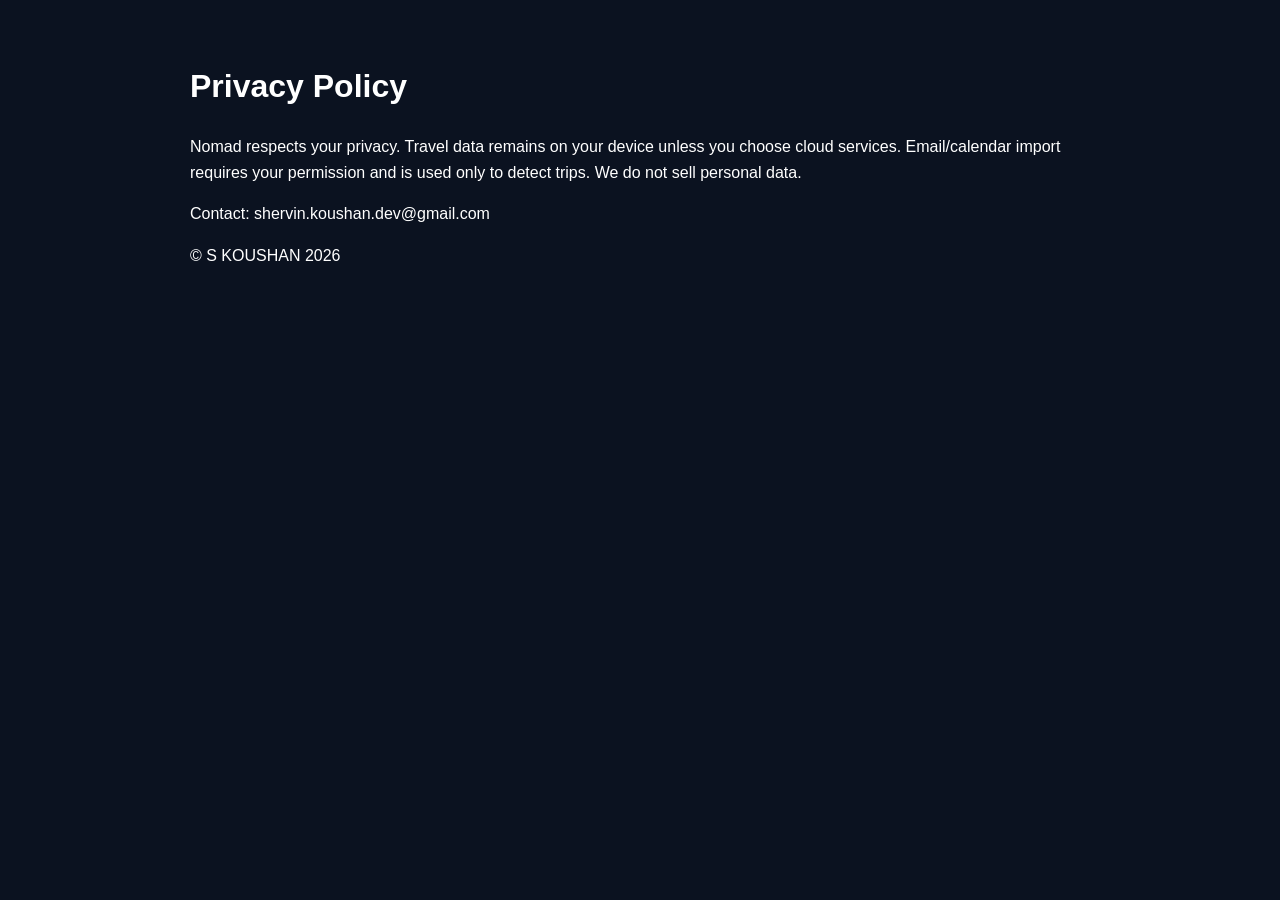
==== privacy.html @ cc327bdf "Add files via upload" ====
<!doctype html><title>Privacy</title><link rel='stylesheet' href='style.css'><h1>Privacy Policy</h1><p>Nomad respects your privacy. Travel data remains on your device unless you choose cloud services. Email/calendar import requires your permission and is used only to detect trips. We do not sell personal data.</p><p>Contact: shervin.koushan.dev@gmail.com</p><p>© S KOUSHAN 2026</p>
---- style.css ----
body{font-family:Arial,sans-serif;max-width:900px;margin:auto;padding:40px;line-height:1.6;background:#0b1220;color:#fff}a{color:#7dd3fc}header{text-align:center;padding:60px 0}section{background:#162032;padding:20px;border-radius:12px}
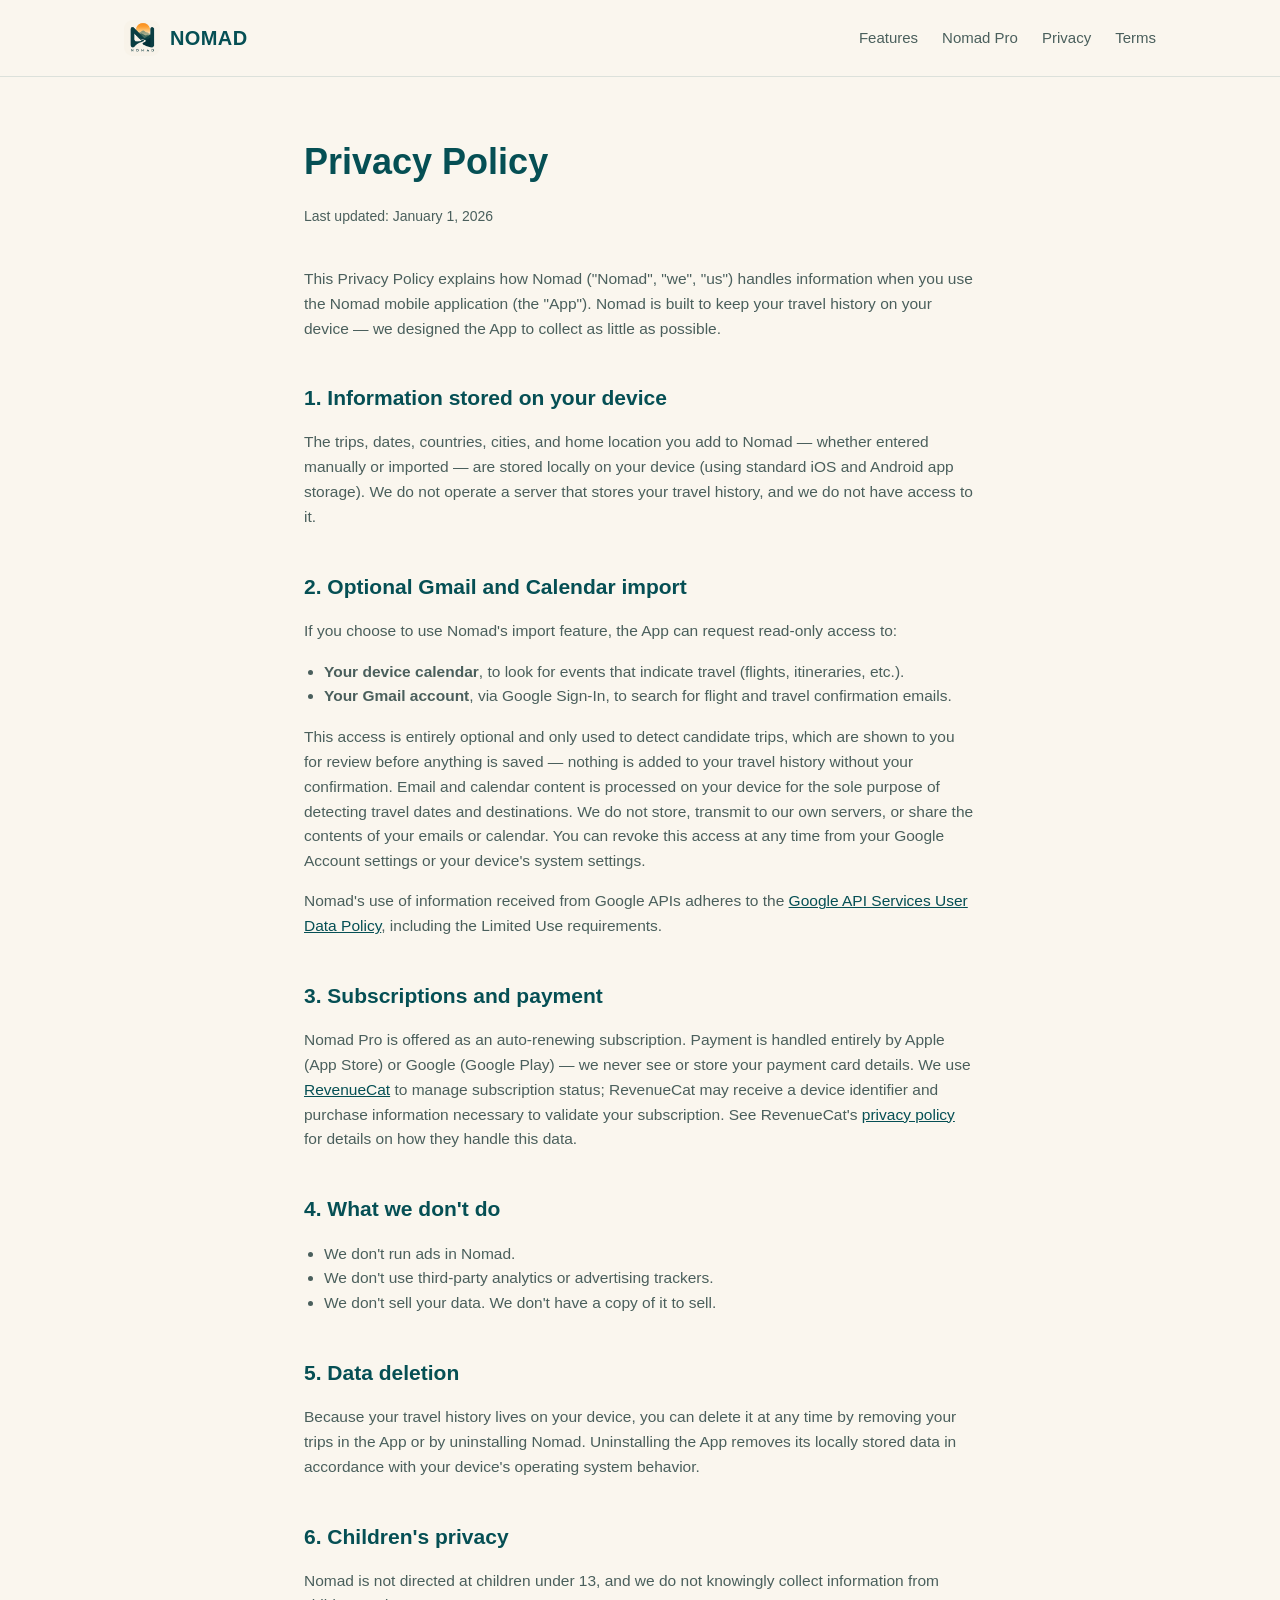
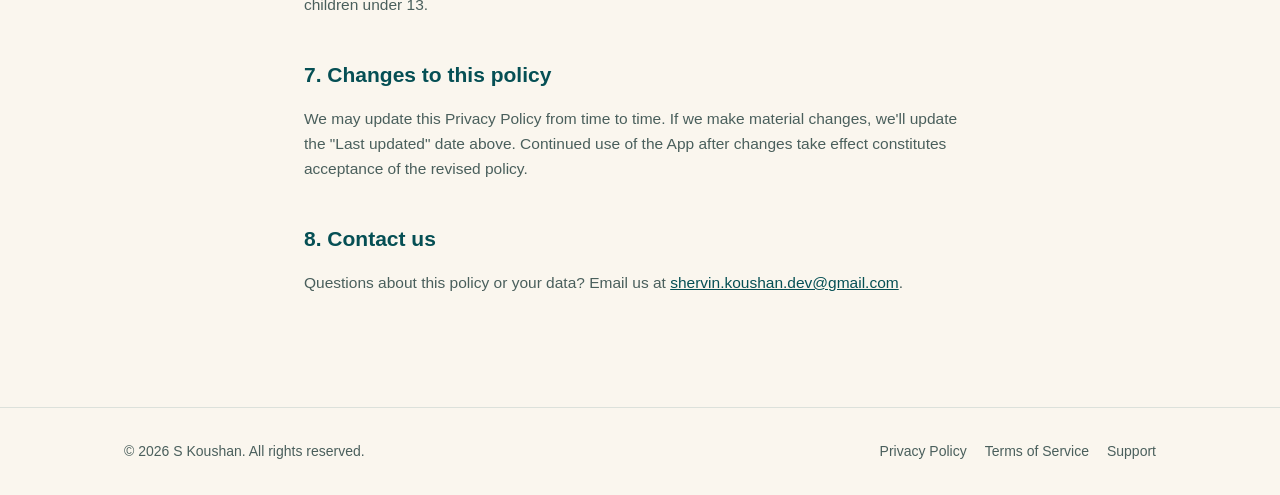
==== commit fc733605: "Add files via upload" ====
--- a/privacy.html
+++ b/privacy.html
@@ -1 +1,82 @@
-<!doctype html><title>Privacy</title><link rel='stylesheet' href='style.css'><h1>Privacy Policy</h1><p>Nomad respects your privacy. Travel data remains on your device unless you choose cloud services. Email/calendar import requires your permission and is used only to detect trips. We do not sell personal data.</p><p>Contact: shervin.koushan.dev@gmail.com</p><p>© S KOUSHAN 2026</p>+<!doctype html>
+<html lang="en">
+<head>
+  <meta charset="UTF-8" />
+  <meta name="viewport" content="width=device-width, initial-scale=1" />
+  <title>Privacy Policy — Nomad</title>
+  <link rel="icon" href="assets/logo.png" />
+  <link rel="stylesheet" href="styles.css" />
+</head>
+<body>
+
+  <header class="site-header">
+    <div class="wrap">
+      <a class="brand" href="index.html">
+        <img src="assets/logo.png" alt="Nomad logo" />
+        NOMAD
+      </a>
+      <nav class="site-nav">
+        <a href="index.html#features">Features</a>
+        <a href="index.html#pro">Nomad Pro</a>
+        <a href="privacy.html">Privacy</a>
+        <a href="terms.html">Terms</a>
+      </nav>
+    </div>
+  </header>
+
+  <section class="legal">
+    <div class="wrap">
+      <h1>Privacy Policy</h1>
+      <p class="updated">Last updated: January 1, 2026</p>
+
+      <p>This Privacy Policy explains how Nomad ("Nomad", "we", "us") handles information when you use the Nomad mobile application (the "App"). Nomad is built to keep your travel history on your device — we designed the App to collect as little as possible.</p>
+
+      <h2>1. Information stored on your device</h2>
+      <p>The trips, dates, countries, cities, and home location you add to Nomad — whether entered manually or imported — are stored locally on your device (using standard iOS and Android app storage). We do not operate a server that stores your travel history, and we do not have access to it.</p>
+
+      <h2>2. Optional Gmail and Calendar import</h2>
+      <p>If you choose to use Nomad's import feature, the App can request read-only access to:</p>
+      <ul>
+        <li><strong>Your device calendar</strong>, to look for events that indicate travel (flights, itineraries, etc.).</li>
+        <li><strong>Your Gmail account</strong>, via Google Sign-In, to search for flight and travel confirmation emails.</li>
+      </ul>
+      <p>This access is entirely optional and only used to detect candidate trips, which are shown to you for review before anything is saved — nothing is added to your travel history without your confirmation. Email and calendar content is processed on your device for the sole purpose of detecting travel dates and destinations. We do not store, transmit to our own servers, or share the contents of your emails or calendar. You can revoke this access at any time from your Google Account settings or your device's system settings.</p>
+      <p>Nomad's use of information received from Google APIs adheres to the <a href="https://developers.google.com/terms/api-services-user-data-policy" target="_blank" rel="noopener">Google API Services User Data Policy</a>, including the Limited Use requirements.</p>
+
+      <h2>3. Subscriptions and payment</h2>
+      <p>Nomad Pro is offered as an auto-renewing subscription. Payment is handled entirely by Apple (App Store) or Google (Google Play) — we never see or store your payment card details. We use <a href="https://www.revenuecat.com" target="_blank" rel="noopener">RevenueCat</a> to manage subscription status; RevenueCat may receive a device identifier and purchase information necessary to validate your subscription. See RevenueCat's <a href="https://www.revenuecat.com/privacy" target="_blank" rel="noopener">privacy policy</a> for details on how they handle this data.</p>
+
+      <h2>4. What we don't do</h2>
+      <ul>
+        <li>We don't run ads in Nomad.</li>
+        <li>We don't use third-party analytics or advertising trackers.</li>
+        <li>We don't sell your data. We don't have a copy of it to sell.</li>
+      </ul>
+
+      <h2>5. Data deletion</h2>
+      <p>Because your travel history lives on your device, you can delete it at any time by removing your trips in the App or by uninstalling Nomad. Uninstalling the App removes its locally stored data in accordance with your device's operating system behavior.</p>
+
+      <h2>6. Children's privacy</h2>
+      <p>Nomad is not directed at children under 13, and we do not knowingly collect information from children under 13.</p>
+
+      <h2>7. Changes to this policy</h2>
+      <p>We may update this Privacy Policy from time to time. If we make material changes, we'll update the "Last updated" date above. Continued use of the App after changes take effect constitutes acceptance of the revised policy.</p>
+
+      <h2>8. Contact us</h2>
+      <p>Questions about this policy or your data? Email us at <a href="mailto:shervin.koushan.dev@gmail.com">shervin.koushan.dev@gmail.com</a>.</p>
+    </div>
+  </section>
+
+  <footer class="site-footer">
+    <div class="wrap">
+      <span>© 2026 S Koushan. All rights reserved.</span>
+      <nav>
+        <a href="privacy.html">Privacy Policy</a>
+        <a href="terms.html">Terms of Service</a>
+        <a href="mailto:shervin.koushan.dev@gmail.com">Support</a>
+      </nav>
+    </div>
+  </footer>
+
+</body>
+</html>
--- a/styles.css
+++ b/styles.css
@@ -0,0 +1,384 @@
+:root {
+  --nomad-green: #054f54;
+  --nomad-green-dark: #0b2f2f;
+  --nomad-sage: #548072;
+  --nomad-sun: #ffcb80;
+  --nomad-amber: #e8873d;
+  --nomad-cream: #faf6ee;
+  --nomad-cream-dim: #f1e9d8;
+  --ink: var(--nomad-green);
+  --bg: var(--nomad-cream);
+  --surface: #ffffff;
+  --muted: #4a5f5c;
+  --border: rgba(5, 79, 84, 0.12);
+  --max-width: 1080px;
+}
+
+@media (prefers-color-scheme: dark) {
+  :root {
+    --ink: #eef3f1;
+    --bg: var(--nomad-green-dark);
+    --surface: #123a3a;
+    --muted: #b6c9c4;
+    --border: rgba(255, 255, 255, 0.1);
+    --nomad-sun: #ffd699;
+  }
+}
+
+* {
+  box-sizing: border-box;
+}
+
+html, body {
+  margin: 0;
+  padding: 0;
+}
+
+body {
+  font-family: -apple-system, BlinkMacSystemFont, "Segoe UI", Roboto, Helvetica, Arial, sans-serif;
+  background: var(--bg);
+  color: var(--ink);
+  line-height: 1.6;
+  -webkit-font-smoothing: antialiased;
+}
+
+a {
+  color: var(--nomad-green);
+}
+
+@media (prefers-color-scheme: dark) {
+  a {
+    color: var(--nomad-sun);
+  }
+}
+
+img {
+  max-width: 100%;
+  display: block;
+}
+
+.wrap {
+  max-width: var(--max-width);
+  margin: 0 auto;
+  padding: 0 24px;
+}
+
+/* Header */
+
+.site-header {
+  padding: 20px 0;
+  border-bottom: 1px solid var(--border);
+}
+
+.site-header .wrap {
+  display: flex;
+  align-items: center;
+  justify-content: space-between;
+}
+
+.brand {
+  display: flex;
+  align-items: center;
+  gap: 10px;
+  text-decoration: none;
+  color: var(--ink);
+  font-weight: 700;
+  font-size: 20px;
+  letter-spacing: 0.02em;
+}
+
+.brand img {
+  width: 36px;
+  height: 36px;
+  border-radius: 9px;
+}
+
+.site-nav {
+  display: flex;
+  gap: 24px;
+  font-size: 15px;
+}
+
+.site-nav a {
+  text-decoration: none;
+  color: var(--muted);
+  font-weight: 500;
+}
+
+.site-nav a:hover {
+  color: var(--ink);
+}
+
+/* Hero */
+
+.hero {
+  padding: 72px 0 40px;
+}
+
+.hero .wrap {
+  display: grid;
+  grid-template-columns: 1.1fr 1fr;
+  gap: 48px;
+  align-items: center;
+}
+
+.hero h1 {
+  font-size: 52px;
+  line-height: 1.08;
+  margin: 0 0 20px;
+  letter-spacing: -0.01em;
+}
+
+.hero h1 .accent {
+  color: var(--nomad-amber);
+}
+
+.hero p.lede {
+  font-size: 19px;
+  color: var(--muted);
+  margin: 0 0 32px;
+  max-width: 460px;
+}
+
+.hero img {
+  border-radius: 20px;
+  box-shadow: 0 24px 60px rgba(5, 79, 84, 0.18);
+}
+
+.cta-row {
+  display: flex;
+  gap: 14px;
+  flex-wrap: wrap;
+}
+
+.btn {
+  display: inline-flex;
+  align-items: center;
+  gap: 8px;
+  padding: 13px 24px;
+  border-radius: 12px;
+  font-weight: 600;
+  font-size: 15px;
+  text-decoration: none;
+  border: 1px solid transparent;
+  cursor: pointer;
+}
+
+.btn-primary {
+  background: var(--nomad-green);
+  color: #fff;
+}
+
+.btn-primary:hover {
+  background: #043e42;
+}
+
+.btn-secondary {
+  background: transparent;
+  color: var(--ink);
+  border-color: var(--border);
+}
+
+.btn-secondary:hover {
+  border-color: var(--nomad-green);
+}
+
+.badge-note {
+  font-size: 13px;
+  color: var(--muted);
+  margin-top: 10px;
+}
+
+/* Features */
+
+.features {
+  padding: 40px 0 80px;
+}
+
+.features h2 {
+  text-align: center;
+  font-size: 32px;
+  margin: 0 0 12px;
+}
+
+.features .subhead {
+  text-align: center;
+  color: var(--muted);
+  max-width: 560px;
+  margin: 0 auto 48px;
+}
+
+.feature-grid {
+  display: grid;
+  grid-template-columns: repeat(4, 1fr);
+  gap: 20px;
+}
+
+.feature-card {
+  background: var(--surface);
+  border: 1px solid var(--border);
+  border-radius: 16px;
+  padding: 28px 22px;
+  text-align: left;
+}
+
+.feature-icon {
+  width: 44px;
+  height: 44px;
+  border-radius: 10px;
+  background: var(--nomad-green);
+  color: var(--nomad-sun);
+  display: flex;
+  align-items: center;
+  justify-content: center;
+  font-size: 20px;
+  margin-bottom: 16px;
+}
+
+.feature-card h3 {
+  margin: 0 0 6px;
+  font-size: 17px;
+}
+
+.feature-card p {
+  margin: 0;
+  color: var(--muted);
+  font-size: 14.5px;
+}
+
+/* Pro band */
+
+.pro-band {
+  background: var(--nomad-green);
+  color: #f4f8f7;
+  padding: 56px 0;
+}
+
+.pro-band .wrap {
+  display: flex;
+  align-items: center;
+  justify-content: space-between;
+  gap: 32px;
+  flex-wrap: wrap;
+}
+
+.pro-band h2 {
+  margin: 0 0 8px;
+  font-size: 28px;
+}
+
+.pro-band p {
+  margin: 0;
+  color: #cfe3df;
+  max-width: 480px;
+}
+
+.pro-band .btn-primary {
+  background: var(--nomad-sun);
+  color: var(--nomad-green-dark);
+}
+
+.pro-band .btn-primary:hover {
+  background: #ffd699;
+}
+
+/* Footer */
+
+.site-footer {
+  border-top: 1px solid var(--border);
+  padding: 32px 0;
+  font-size: 14px;
+  color: var(--muted);
+}
+
+.site-footer .wrap {
+  display: flex;
+  align-items: center;
+  justify-content: space-between;
+  flex-wrap: wrap;
+  gap: 12px;
+}
+
+.site-footer nav {
+  display: flex;
+  gap: 18px;
+}
+
+.site-footer a {
+  color: var(--muted);
+  text-decoration: none;
+}
+
+.site-footer a:hover {
+  color: var(--ink);
+}
+
+/* Legal pages */
+
+.legal {
+  padding: 56px 0 96px;
+}
+
+.legal .wrap {
+  max-width: 720px;
+}
+
+.legal h1 {
+  font-size: 36px;
+  margin: 0 0 6px;
+}
+
+.legal .updated {
+  color: var(--muted);
+  font-size: 14px;
+  margin-bottom: 40px;
+}
+
+.legal h2 {
+  font-size: 21px;
+  margin: 40px 0 12px;
+}
+
+.legal p, .legal li {
+  color: var(--muted);
+  font-size: 15.5px;
+}
+
+.legal ul {
+  padding-left: 20px;
+}
+
+.legal a {
+  color: var(--nomad-green);
+  text-decoration: underline;
+}
+
+@media (prefers-color-scheme: dark) {
+  .legal a {
+    color: var(--nomad-sun);
+  }
+}
+
+@media (max-width: 860px) {
+  .hero .wrap {
+    grid-template-columns: 1fr;
+  }
+  .hero h1 {
+    font-size: 38px;
+  }
+  .feature-grid {
+    grid-template-columns: repeat(2, 1fr);
+  }
+}
+
+@media (max-width: 520px) {
+  .feature-grid {
+    grid-template-columns: 1fr;
+  }
+  .site-nav {
+    display: none;
+  }
+  .pro-band .wrap {
+    text-align: left;
+  }
+}
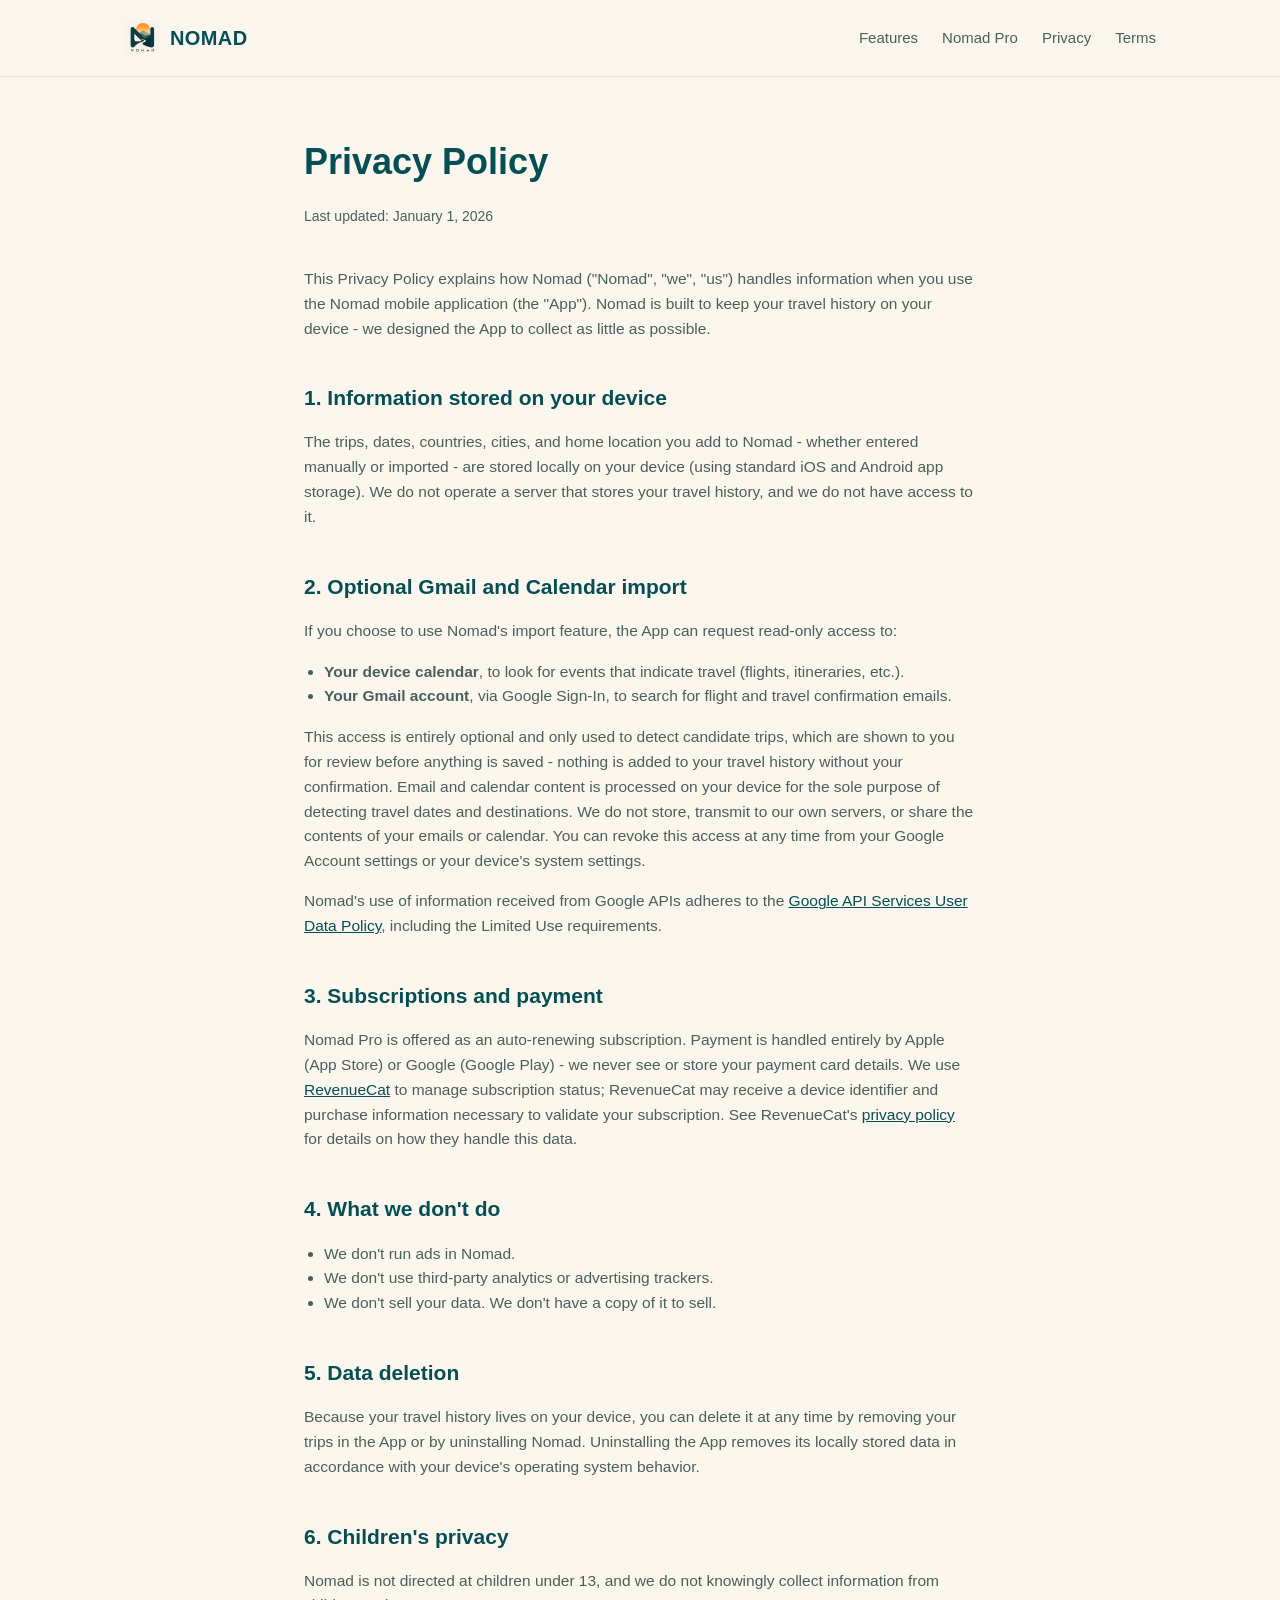
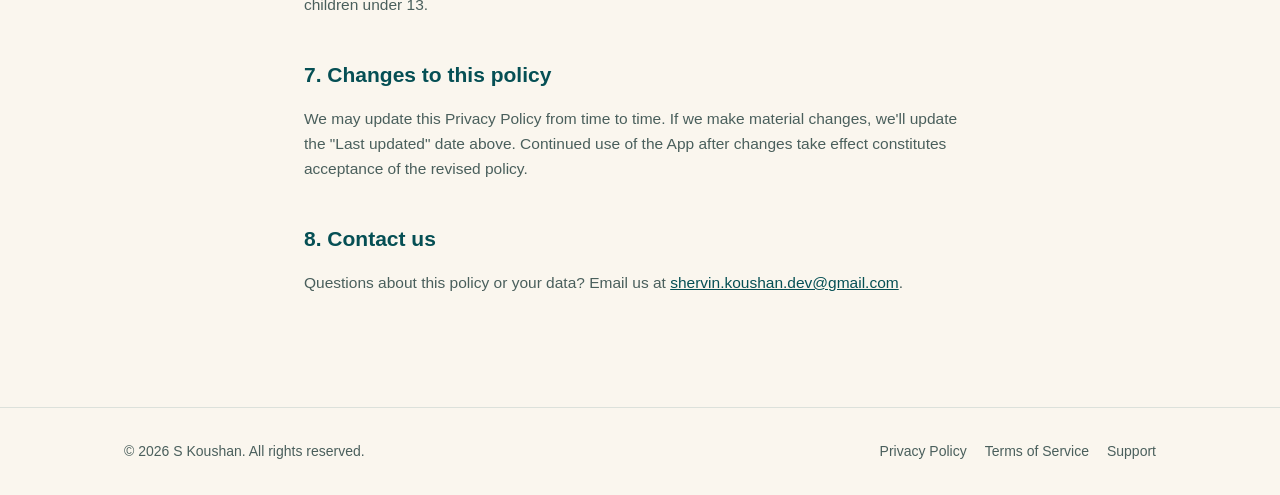
==== commit f62b6273: "Add files via upload" ====
--- a/privacy.html
+++ b/privacy.html
@@ -3,7 +3,7 @@
 <head>
   <meta charset="UTF-8" />
   <meta name="viewport" content="width=device-width, initial-scale=1" />
-  <title>Privacy Policy — Nomad</title>
+  <title>Privacy Policy - Nomad</title>
   <link rel="icon" href="assets/logo.png" />
   <link rel="stylesheet" href="styles.css" />
 </head>
@@ -29,10 +29,10 @@
       <h1>Privacy Policy</h1>
       <p class="updated">Last updated: January 1, 2026</p>
 
-      <p>This Privacy Policy explains how Nomad ("Nomad", "we", "us") handles information when you use the Nomad mobile application (the "App"). Nomad is built to keep your travel history on your device — we designed the App to collect as little as possible.</p>
+      <p>This Privacy Policy explains how Nomad ("Nomad", "we", "us") handles information when you use the Nomad mobile application (the "App"). Nomad is built to keep your travel history on your device - we designed the App to collect as little as possible.</p>
 
       <h2>1. Information stored on your device</h2>
-      <p>The trips, dates, countries, cities, and home location you add to Nomad — whether entered manually or imported — are stored locally on your device (using standard iOS and Android app storage). We do not operate a server that stores your travel history, and we do not have access to it.</p>
+      <p>The trips, dates, countries, cities, and home location you add to Nomad - whether entered manually or imported - are stored locally on your device (using standard iOS and Android app storage). We do not operate a server that stores your travel history, and we do not have access to it.</p>
 
       <h2>2. Optional Gmail and Calendar import</h2>
       <p>If you choose to use Nomad's import feature, the App can request read-only access to:</p>
@@ -40,11 +40,11 @@
         <li><strong>Your device calendar</strong>, to look for events that indicate travel (flights, itineraries, etc.).</li>
         <li><strong>Your Gmail account</strong>, via Google Sign-In, to search for flight and travel confirmation emails.</li>
       </ul>
-      <p>This access is entirely optional and only used to detect candidate trips, which are shown to you for review before anything is saved — nothing is added to your travel history without your confirmation. Email and calendar content is processed on your device for the sole purpose of detecting travel dates and destinations. We do not store, transmit to our own servers, or share the contents of your emails or calendar. You can revoke this access at any time from your Google Account settings or your device's system settings.</p>
+      <p>This access is entirely optional and only used to detect candidate trips, which are shown to you for review before anything is saved - nothing is added to your travel history without your confirmation. Email and calendar content is processed on your device for the sole purpose of detecting travel dates and destinations. We do not store, transmit to our own servers, or share the contents of your emails or calendar. You can revoke this access at any time from your Google Account settings or your device's system settings.</p>
       <p>Nomad's use of information received from Google APIs adheres to the <a href="https://developers.google.com/terms/api-services-user-data-policy" target="_blank" rel="noopener">Google API Services User Data Policy</a>, including the Limited Use requirements.</p>
 
       <h2>3. Subscriptions and payment</h2>
-      <p>Nomad Pro is offered as an auto-renewing subscription. Payment is handled entirely by Apple (App Store) or Google (Google Play) — we never see or store your payment card details. We use <a href="https://www.revenuecat.com" target="_blank" rel="noopener">RevenueCat</a> to manage subscription status; RevenueCat may receive a device identifier and purchase information necessary to validate your subscription. See RevenueCat's <a href="https://www.revenuecat.com/privacy" target="_blank" rel="noopener">privacy policy</a> for details on how they handle this data.</p>
+      <p>Nomad Pro is offered as an auto-renewing subscription. Payment is handled entirely by Apple (App Store) or Google (Google Play) - we never see or store your payment card details. We use <a href="https://www.revenuecat.com" target="_blank" rel="noopener">RevenueCat</a> to manage subscription status; RevenueCat may receive a device identifier and purchase information necessary to validate your subscription. See RevenueCat's <a href="https://www.revenuecat.com/privacy" target="_blank" rel="noopener">privacy policy</a> for details on how they handle this data.</p>
 
       <h2>4. What we don't do</h2>
       <ul>
